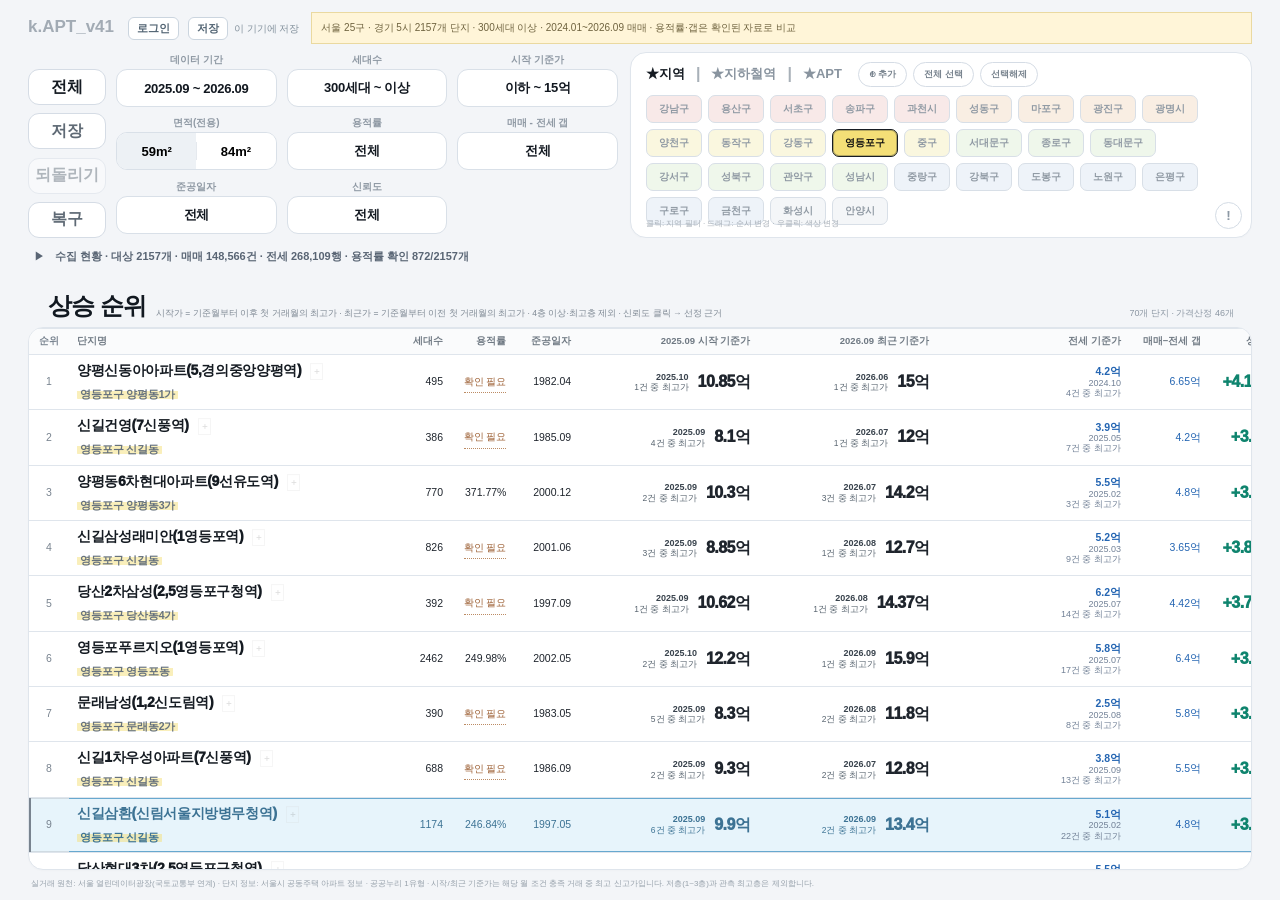
==== index.html @ 53d40d46 "Add files via upload" ====
<!doctype html>
<html lang="ko">
<head>
  <meta charset="utf-8">
  <meta name="viewport" content="width=device-width,initial-scale=1">
  <meta name="color-scheme" content="light">
  <title>k.APT_v41 · 부동산 실거래 상승비교</title>
  <style>
:root{
  --bg:#f3f5f8;--card:#fff;--line:#dfe5ec;--text:#1f252d;--muted:#7f8994;
  --rose:#f8e9e8;--roseOn:#efc8c4;--orange:#f9eee3;--orangeOn:#f2b995;
  --yellow:#faf7df;--yellowOn:#f4df77;--green:#eff7eb;--greenOn:#dceabf;
  --blue:#eef3f9;--blueOn:#dce6f3;--positive:#0f846e;--negative:#b42318;
}
*{box-sizing:border-box}
html{background:var(--bg)}
body{margin:0;background:var(--bg);color:var(--text);font-family:-apple-system,BlinkMacSystemFont,"Segoe UI","Noto Sans KR",Roboto,sans-serif}
button,select{font:inherit}
.wrap{max-width:1540px;margin:0 auto;padding:10px 18px 24px}
.topMetaRow{display:flex;align-items:center;gap:14px;margin:0 0 7px;min-width:0}
.titlebar{font-size:16px;font-weight:900;color:#a2abb4;margin:0;white-space:nowrap;flex:0 0 auto}
.titlebar span{font-size:10px;font-weight:750;margin-left:10px}
.dataNotice{font-size:10px;background:#fff5d8;border:1px solid #ead9a0;border-radius:0;padding:6px 9px;margin:0;color:#6f633f;min-width:0;flex:1;white-space:nowrap;overflow:hidden;text-overflow:ellipsis}
.card{background:#fff;border:1px solid var(--line);border-radius:16px;box-shadow:0 1px 2px rgba(16,24,40,.02)}
.top{display:grid;grid-template-columns:215px 170px 1fr;gap:12px;align-items:start}
.filterCard{padding:6px 4px 4px;background:transparent;border:0;box-shadow:none}
.filterGroup{margin-bottom:7px}.filterGroup:last-child{margin-bottom:0}
.filterLabel{font-size:10px;font-weight:850;color:#8f99a4;text-align:center;margin-bottom:4px}
.summaryBtn{width:100%;height:36px;border:1px solid #d9e0e8;border-radius:11px;background:#fff;color:#121820;font-size:13px;font-weight:900;letter-spacing:-.02em;cursor:pointer}
.summaryBtn:hover{background:#fafbfd}
.dual{display:flex;height:36px;border:1px solid #d9e0e8;border-radius:11px;overflow:hidden;background:#fff}
.dual button{flex:1;border:0;background:#fff;font-size:13px;font-weight:900;cursor:pointer;position:relative}
.dual button.active{background:#edf1f5}
.dual button+button:before{content:"";position:absolute;left:0;top:9px;bottom:9px;width:1px;background:#e5e9ee}
.metaStack{display:grid;gap:5px}.metaItem .filterLabel{margin-bottom:3px}.metaItem .summaryBtn{height:33px;font-size:12px}
.regionCard{padding:8px 10px;position:relative;min-height:164px;border-radius:16px}
.regionToolbar{display:flex;justify-content:flex-end;gap:6px;margin-bottom:4px}
.toolBtn{border:1px solid #d5dce5;background:#fff;border-radius:999px;padding:4px 8px;font-size:9px;font-weight:800;cursor:pointer;color:#6c7782}
.regionWrap{display:grid;grid-template-columns:1.5fr 1fr;gap:26px}
.regionCols{display:grid;gap:4px}.regionRow{display:flex;flex-wrap:nowrap;gap:5px}
.regionBtn{padding:5px 9px;border-radius:7px;border:1px solid #d9e0e8;font-size:10px;font-weight:850;line-height:1;cursor:pointer;color:#8e98a3;transition:.12s ease}
.regionBtn:hover{transform:translateY(-1px)}
.tier1,.tier2{background:var(--rose)}.tier3,.tier4{background:var(--orange)}.tier5,.tier6{background:var(--yellow)}.tier7,.tier8{background:var(--green)}.tier9{background:var(--blue)}
.regionBtn.active{color:#111;border-color:#171d24;box-shadow:inset 0 0 0 1px rgba(17,24,39,.32)}
.tier1.active,.tier2.active{background:var(--roseOn)}.tier3.active,.tier4.active{background:var(--orangeOn)}.tier5.active,.tier6.active{background:var(--yellowOn)}.tier7.active,.tier8.active{background:var(--greenOn)}.tier9.active{background:var(--blueOn)}
.regionBtn.noData{opacity:.55}.regionBtn.noData.active{opacity:.8}
.regionInfo{position:absolute;right:8px;bottom:6px;width:18px;height:18px;border-radius:50%;border:1px solid #d4dce5;background:#fff;color:#8c98a4;font-size:9px;font-weight:900;cursor:pointer}
.rankSection{margin-top:13px}.rankHeading{display:flex;align-items:flex-end;gap:10px;margin:0 0 5px 20px}
.tableTitle{font-size:22px;font-weight:950;letter-spacing:-.04em;margin:0;color:#111820}.tableSub{font-size:8.5px;color:var(--muted);padding-bottom:2px}.rowCount{font-size:9px;color:#8b96a2;margin-left:auto;margin-right:18px;padding-bottom:2px}
.tableCard{overflow:hidden;border-radius:15px}.tableWrap{overflow:auto;max-height:930px}
table{width:100%;border-collapse:collapse;min-width:1120px}thead th{position:sticky;top:0;z-index:2;background:#fafbfc}
th,td{border-top:1px solid var(--line);padding:6px 8px;white-space:nowrap;text-align:right}th{font-size:9.5px;color:#6f7983;font-weight:800}td{font-size:10.5px;line-height:1.12}
th:first-child,td:first-child{text-align:center}th:nth-child(2),td:nth-child(2){text-align:left}th:last-child,td:last-child{text-align:left}.rank{width:40px;color:#78838f}
.name{font-size:14.5px;font-weight:950;color:#151b22;text-decoration:none;letter-spacing:-.025em}.name:hover{text-decoration:underline}.subline{display:none}
.priceCell{display:flex;align-items:center;justify-content:flex-end;gap:9px;min-width:150px}.priceMeta{font-size:8.5px;color:#596570;line-height:1.2;text-align:right;min-width:50px}.priceMeta b{display:block;font-size:9px;color:#39434d;font-weight:800}.priceMain{font-size:16.5px;font-weight:950;letter-spacing:-.035em;line-height:1}.est{font-size:8px;color:#798591;font-weight:900;margin-right:3px}.rangeLine{font-size:8px;color:#85919c;margin-top:1px}.up{color:var(--positive);font-weight:950;font-size:12.5px}.down{color:var(--negative);font-weight:950;font-size:12.5px}.na{color:#9aa5b1}.conf{display:inline-flex;align-items:center;justify-content:flex-start;gap:6px;cursor:pointer;border-bottom:0;padding-bottom:0;width:100%;text-align:left}.confSymbol{font-family:ui-monospace,SFMono-Regular,Menlo,monospace;font-size:16px;font-weight:950;color:#4f5964;line-height:1;min-width:17px;text-align:center}.confReason{font-size:8px;color:#88939e;font-weight:750;letter-spacing:-.02em;max-width:155px;overflow:hidden;text-overflow:ellipsis;white-space:nowrap}.conf.high .confSymbol{color:#25705f}.conf.medium .confSymbol{color:#6c7782}.conf.low .confSymbol{color:#8a6b30}.conf.lowest .confSymbol{color:#9b4d4d}.emptyRow td{color:#98a3af;padding:8px}tbody tr{height:52px}
tbody tr.favoriteRankRow td{position:relative}
tbody tr.favoriteRankRow.rose td{background:#fdebea;box-shadow:inset 0 1px 0 #e98d86,inset 0 -1px 0 #e98d86}
tbody tr.favoriteRankRow.orange td{background:#fff0e3;box-shadow:inset 0 1px 0 #e9a36f,inset 0 -1px 0 #e9a36f}
tbody tr.favoriteRankRow.yellow td{background:#fff8d8;box-shadow:inset 0 1px 0 #d8b848,inset 0 -1px 0 #d8b848}
tbody tr.favoriteRankRow.green td{background:#edf7ea;box-shadow:inset 0 1px 0 #86b978,inset 0 -1px 0 #86b978}
tbody tr.favoriteRankRow.blue td{background:#e7f4fb;box-shadow:inset 0 1px 0 #67a8cf,inset 0 -1px 0 #67a8cf}
tbody tr.favoriteRankRow.neutral td{background:#f3f5f7;box-shadow:inset 0 1px 0 #aeb7c0,inset 0 -1px 0 #aeb7c0}
tbody tr.favoriteRankRow td:first-child{box-shadow:inset 2px 0 0 currentColor,inset 0 1px 0 rgba(0,0,0,.10),inset 0 -1px 0 rgba(0,0,0,.10)}
tbody tr.favoriteRankRow td:last-child{box-shadow:inset -2px 0 0 currentColor,inset 0 1px 0 rgba(0,0,0,.10),inset 0 -1px 0 rgba(0,0,0,.10)}
tbody tr.favoriteRankRow.rose{color:#a84b45}
tbody tr.favoriteRankRow.orange{color:#a76332}
tbody tr.favoriteRankRow.yellow{color:#8a7429}
tbody tr.favoriteRankRow.green{color:#4d7f43}
tbody tr.favoriteRankRow.blue{color:#3d7394}
tbody tr.favoriteRankRow.neutral{color:#68727c}
tbody tr.favoriteRankRow td>*,
tbody tr.favoriteRankRow td a,
tbody tr.favoriteRankRow td .priceMain,
tbody tr.favoriteRankRow td .priceMeta,
tbody tr.favoriteRankRow td .priceMeta b,
tbody tr.favoriteRankRow td .confReason{color:inherit}
tbody tr.favoriteRankRow td .up{color:var(--positive)}
tbody tr.favoriteRankRow td .down{color:var(--negative)}
tbody tr.favoriteRankRow td .conf.high .confSymbol{color:#25705f}
tbody tr.favoriteRankRow td .conf.medium .confSymbol{color:#6c7782}
tbody tr.favoriteRankRow td .conf.low .confSymbol{color:#8a6b30}
tbody tr.favoriteRankRow td .conf.lowest .confSymbol{color:#9b4d4d}

footer{font-size:8px;color:#96a0aa;margin:8px 3px 0;line-height:1.5}
.popover{display:none;position:fixed;z-index:100;background:#fff;border:1px solid #d9e1e9;border-radius:18px;box-shadow:0 18px 48px rgba(16,24,40,.20);padding:16px 18px 14px;min-width:360px}.popover.show{display:block}.popTitle{font-size:15px;font-weight:900;color:#65717d;margin:0 0 12px}.popRange{display:grid;grid-template-columns:minmax(135px,1fr) 24px minmax(135px,1fr);gap:8px;align-items:center}.popRange select{width:100%;height:48px;border:1.5px solid #d6dee7;border-radius:13px;background:#fff;font-size:16px;font-weight:850;text-align:center;padding:0 12px;color:#18202a;outline:none}.popRange select:focus{border-color:#1468dc;box-shadow:0 0 0 2px rgba(20,104,220,.10)}.popSep{font-size:18px;font-weight:900;color:#8b96a1;text-align:center}.popActions{display:flex;justify-content:space-between;align-items:center;gap:12px;margin-top:13px}.popActionsLeft,.popActionsRight{display:flex;gap:8px}.popActions button{min-width:58px;height:40px;border:1px solid #d6dde5;background:#fff;border-radius:11px;padding:0 13px;font-size:13px;font-weight:850;cursor:pointer}.popActionsLeft button{color:#64707c;background:#f8fafc}.popActions .apply{background:#202832;color:#fff;border-color:#202832}
.modalWrap{display:none;position:fixed;inset:0;background:rgba(8,12,18,.44);z-index:60;align-items:center;justify-content:center;padding:16px}.modalWrap.show{display:flex}.modal{width:min(1490px,calc(100vw - 24px));max-height:94vh;overflow:auto;background:#fff;border-radius:20px;border:1px solid var(--line);box-shadow:0 30px 90px rgba(0,0,0,.24);padding:20px}.modalSm{width:min(850px,calc(100vw - 24px))}.modalHead{display:flex;justify-content:space-between;gap:12px;align-items:flex-start}.modalTitle{font-size:27px;font-weight:950;letter-spacing:-.04em;margin:0}.modalClose{border:0;background:transparent;font-size:34px;line-height:1;cursor:pointer;color:#86919c}.detailSub{font-size:11px;margin-top:3px}.detailCards{display:grid;grid-template-columns:1fr 1fr;gap:12px;margin-top:14px}.detailCard{padding:12px}.detailLabel{font-size:10px;color:#7f8994}.detailPrice{font-size:20px;font-weight:900;margin-top:5px}.detailPanel{padding:12px;margin-top:12px}.detailPanelTitle{font-size:12px;font-weight:900;margin-bottom:6px}.reasonList{font-size:13px;line-height:1.8;color:#5e6873;padding-left:18px}.reasonList li.reasonImportant{color:#d64242;font-weight:400}.reasonList li.reasonExclude{color:#222;font-weight:400}.reasonList li.reasonMuted{color:#98a1aa;font-weight:400}.detailTableWrap{overflow:auto}.sampleTable{width:100%;min-width:0;border-collapse:collapse}.sampleTable th,.sampleTable td{font-size:11px;padding:7px 9px}.sampleTable th:first-child,.sampleTable td:first-child{text-align:left}.sampleTable tr.excludedTrade td{color:#444;background:#fff8f8;font-weight:400}.sampleTable tr.excludedTrade td:last-child{color:#c14949;font-weight:400}.sampleTable tr.selectedTrade td{font-weight:850}
.gradeModal{padding:20px}.helpGrid{display:grid;grid-template-columns:.68fr 1.32fr;gap:18px;align-items:start;margin-top:8px}.helpText{white-space:pre-line;font-size:15px;line-height:1.9;color:#495562}.helpMapWrap{background:#e8eef6;border:1px solid var(--line);border-radius:20px;padding:8px;overflow:hidden;display:flex;align-items:center;justify-content:center}.helpMap{display:block;width:100%;height:min(820px,82vh);object-fit:contain}.helpCaption{font-size:11px;color:#7e8995;margin-top:8px}
@media(max-width:1260px){.top{grid-template-columns:1fr}.regionWrap{grid-template-columns:1fr}.regionRow{flex-wrap:wrap}.filterCard{max-width:420px}.regionCard{min-height:0}}
@media(max-width:760px){.topMetaRow{align-items:flex-start;gap:6px;flex-direction:column}.dataNotice{width:100%;white-space:normal}.wrap{padding:10px}.regionBtn{font-size:10px;padding:5px 8px}.helpGrid{grid-template-columns:1fr}.helpMap{height:auto}.popover{left:10px!important;right:10px!important;min-width:0;width:auto}.rankHeading{margin-left:10px;flex-wrap:wrap}.detailCards{grid-template-columns:1fr}.rowCount{margin-left:0}.tableTitle{font-size:20px}}


/* ===== v6 favorites / reference UI ===== */
.wrap{max-width:1760px;padding:12px 28px 26px}
.topMetaRow{gap:12px;margin-bottom:8px}.titlebar{font-size:17px}.dataNotice{height:32px;display:flex;align-items:center}
.dashboardTop{display:grid;grid-template-columns:590px 1fr;gap:12px;align-items:stretch}
.filterBoard{display:grid;grid-template-columns:78px 1fr;gap:10px;align-items:start;padding-top:2px}
.filterResetRow{display:flex;flex-direction:column;gap:7px;align-items:stretch;padding-top:25px}
.filterAllBtn,.filterSaveBtn,.filterLoadBtn{height:38px;border:1px solid #d5dce5;border-radius:11px;background:#fff;font-weight:900;cursor:pointer;color:#151b22}.filterSaveBtn,.filterLoadBtn{color:#5f6a75}.filterAllBtn:hover,.filterSaveBtn:hover,.filterLoadBtn:hover{background:#f9fafb}
.filterGridNew{display:grid;grid-template-columns:repeat(3,minmax(145px,1fr));gap:6px 10px}.filterGridNew .filterGroup{margin:0}.filterGridNew .summaryBtn,.filterGridNew .dual{height:38px}.filterGridNew .filterLabel{font-size:10px;margin-bottom:3px}
.favoritesCard{min-height:164px;padding:8px 12px 12px;position:relative;border-radius:16px}.favHeader{display:flex;align-items:center;justify-content:space-between;gap:12px;margin-bottom:7px}.favTabs{display:flex;align-items:center;gap:11px;padding-left:3px}.favTab{border:0;background:transparent;font-size:13px;font-weight:850;color:#89949f;cursor:pointer;padding:4px 0}.favTab.active{color:#151b22;font-weight:950}.favDivider{color:#a8b0b8;font-weight:700}.favTools{display:flex;gap:6px}.favTool{border:1px solid #d5dce5;background:#fff;border-radius:999px;padding:5px 10px;font-size:9px;font-weight:800;color:#77828d;cursor:pointer}.favTool:hover{background:#f8fafc}.favoriteHost{display:flex;flex-wrap:wrap;align-content:flex-start;gap:6px;min-height:106px;padding:1px 30px 0 3px}.favChip{height:28px;border:1px solid #d8dfe7;border-radius:7px;padding:0 12px;font-size:10px;font-weight:850;color:#909aa4;cursor:pointer;user-select:none;display:inline-flex;align-items:center;justify-content:center;transition:.1s;white-space:nowrap}.favChip:hover{transform:translateY(-1px)}.favChip.selected{color:#111;border-color:#171d24;box-shadow:inset 0 0 0 1px rgba(17,24,39,.28)}.favChip.dragging{opacity:.35}.favChip.dropTarget{outline:2px dashed #7d8792;outline-offset:2px}
.favChip.rose{background:var(--rose)}.favChip.orange{background:var(--orange)}.favChip.yellow{background:var(--yellow)}.favChip.green{background:var(--green)}.favChip.blue{background:var(--blue)}.favChip.neutral{background:#f4f6f8}.favChip.selected.rose{background:var(--roseOn)}.favChip.selected.orange{background:var(--orangeOn)}.favChip.selected.yellow{background:var(--yellowOn)}.favChip.selected.green{background:var(--greenOn)}.favChip.selected.blue{background:var(--blueOn)}
.favHint{position:absolute;left:15px;bottom:8px;font-size:8px;color:#a4acb5}.favoritesCard .regionInfo{right:9px;bottom:8px}.colorMenu{display:none;position:fixed;z-index:120;background:#fff;border:1px solid #d9e0e8;border-radius:12px;padding:7px;box-shadow:0 10px 35px rgba(0,0,0,.16);gap:6px;align-items:center}.colorMenu.show{display:flex}.colorSwatch{width:25px;height:25px;border-radius:7px;border:1px solid #ccd4dc;cursor:pointer}.colorSwatch.rose{background:var(--roseOn)}.colorSwatch.orange{background:var(--orangeOn)}.colorSwatch.yellow{background:var(--yellowOn)}.colorSwatch.green{background:var(--greenOn)}.colorSwatch.blue{background:var(--blueOn)}.colorSwatch.neutral{background:#eef1f4}.colorRemove{border:0;background:#fff;color:#b42318;font-weight:900;cursor:pointer;padding:3px 6px}
.referenceModal{width:min(1530px,calc(100vw - 20px));padding:18px;max-height:95vh}.referenceHead{display:flex;align-items:center;justify-content:space-between;margin-bottom:12px}.referenceTabs{display:flex;align-items:center;gap:26px}.referenceTab{border:0;background:transparent;padding:0;font-size:23px;font-weight:800;color:#89939d;cursor:pointer}.referenceTab.active{color:#111;font-weight:950}.referenceTabs span{color:#9aa3ac;font-size:19px}.referencePane{display:none}.referencePane.active{display:block}.referenceCaption{font-size:11px;color:#7c8792;margin-bottom:10px}.regionReferenceGrid{display:grid;grid-template-columns:.72fr 1.28fr;gap:24px;align-items:start}.gradeList{font-size:15px;line-height:2.05;color:#46525e}.gradeList b{color:#1a2128}.gradeList span{color:#52616e}.referenceNote{font-size:10px;color:#7e8995;margin-top:8px}.referenceMapWrap{background:#e8eef6;border-radius:20px;min-height:650px;display:flex;align-items:center;justify-content:center;overflow:hidden;padding:0}.referenceMap{display:block;width:100%;height:650px;object-fit:contain;image-rendering:auto}
.stationReferenceGrid{display:grid;grid-template-columns:.9fr 1.1fr;gap:20px}.stationRankList{display:grid;grid-template-columns:1fr 1fr;gap:0 22px;border-top:1px solid #e4e9ef}.stationRankRow{display:flex;gap:8px;align-items:baseline;padding:6px 2px;border-bottom:1px solid #edf0f4;font-size:12px}.stationRankNo{width:34px;color:#86919c;font-weight:900;text-align:right}.stationRankName{font-weight:800;color:#26313b}.subwayMapCard{width:100%;height:650px;border:1px solid #dde4eb;border-radius:18px;background:#f7f9fb;padding:10px;cursor:zoom-in;text-align:left;overflow:hidden}.subwayMapTitle{font-size:13px;font-weight:900;color:#33404c;margin:2px 6px 8px}.subwayMapTitle span{float:right;font-size:10px;color:#8b96a1;font-weight:700}.subwayMapPreview{height:596px;overflow:hidden;background:#fff;border-radius:12px;display:flex;align-items:center;justify-content:center}.subwayMapPreview img{width:100%;height:100%;object-fit:contain;display:block}.aptReferenceList{display:grid;grid-template-columns:repeat(3,1fr);gap:8px}.aptRefItem{border:1px solid #e0e6ed;border-radius:12px;padding:10px 12px;cursor:pointer}.aptRefItem:hover{background:#f8fafc}.aptRefName{font-weight:900;font-size:13px}.aptRefMeta{font-size:10px;color:#8a949e;margin-top:3px}
.favoriteAddModal{padding:18px}.favoriteSearch{width:100%;height:42px;border:1px solid #d6dde5;border-radius:10px;padding:0 12px;font-size:14px;outline:none;margin:14px 0 10px}.favoriteSearch:focus{border-color:#788693}.favoriteSearchResults{max-height:55vh;overflow:auto;border-top:1px solid #e5e9ee}.favoriteSearchItem{display:flex;justify-content:space-between;gap:12px;padding:10px 7px;border-bottom:1px solid #edf0f3;cursor:pointer}.favoriteSearchItem:hover{background:#f7f9fb}.favoriteSearchItem b{font-size:13px}.favoriteSearchItem span{font-size:10px;color:#9099a3}.favoriteEmpty{padding:26px;text-align:center;color:#929ba5}
.subwayZoomModal{width:min(1600px,calc(100vw - 24px));height:94vh;overflow:hidden;display:flex;flex-direction:column}.subwayZoomViewport{flex:1;overflow:hidden;background:#f5f7fa;border:1px solid #dce3ea;border-radius:14px;cursor:grab;position:relative}.subwayZoomViewport.dragging{cursor:grabbing}.subwayZoomInner{position:absolute;left:0;top:0;width:2048px;height:2048px;transform-origin:0 0;will-change:transform}.subwayZoomInner img{width:100%;height:100%;display:block;object-fit:contain;background:white;border-radius:18px;user-select:none;-webkit-user-drag:none}
.rankSection{margin-top:10px}.tableTitle{font-size:24px}.name{font-size:14px}.priceMain{font-size:16px}
@media(max-width:1180px){.dashboardTop{grid-template-columns:1fr}.filterBoard{grid-template-columns:68px 1fr}.favoritesCard{min-height:140px}.regionReferenceGrid,.stationReferenceGrid{grid-template-columns:1fr}.referenceMap,.subwayMapCard{height:540px}.subwayMapPreview{height:485px}}
@media(max-width:760px){.filterBoard{grid-template-columns:1fr}.filterResetRow{display:flex;flex-direction:column;padding-top:0}.filterGridNew{grid-template-columns:repeat(2,1fr)}.favHeader{align-items:flex-start;flex-direction:column}.favoriteHost{padding-right:4px}.favHint{display:none}.referenceTabs{gap:12px}.referenceTab{font-size:19px}.stationRankList{grid-template-columns:1fr}.aptReferenceList{grid-template-columns:1fr}.referenceMap{height:auto}.subwayMapCard{height:430px}.subwayMapPreview{height:375px}}


/* v19 미지원 표시: 숫자/버튼/팝업 DOM을 유지. FEATURES 플래그로 복원 가능. */
.featureUnavailable{background:#ffd7d7!important;color:#654343!important}
#filterPopover.featureUnavailable{background:#ffd7d7!important;border-color:#eeb9b9}
#filterPopover.featureUnavailable select,#filterPopover.featureUnavailable button{background:#f4bcbc!important;color:#654343!important;border-color:#dbaaaa}
#filterPopover.featureUnavailable .apply{background:#e5a1a1!important}
#filterPopover.featureUnavailable .popTitle::after{content:' · 준비 중';font-size:11px;font-weight:600}

.dataAudit{margin:8px 0 12px;color:#596574;font-size:11px;line-height:1.6}
.auditHeader{display:flex;align-items:center;gap:5px}.auditHeader>span{font-weight:700}.auditToggle{flex:none;width:22px;height:22px;padding:0;border:0;border-radius:4px;background:transparent;color:inherit;font-size:11px;cursor:pointer}.auditToggle:hover{background:#e5eaf0}#auditPanel[hidden]{display:none}
.auditPanel{padding:12px 14px;background:#fff;border:1px solid #dce3ec;border-radius:12px;margin-top:8px;max-height:320px;overflow:auto}
.auditList{display:grid;grid-template-columns:repeat(auto-fit,minmax(280px,1fr));gap:5px 18px;margin-top:10px}
.auditList a{color:inherit;text-decoration:underline}
.dataNotice{white-space:normal!important}
@media(max-width:760px){.filterResetRow{flex-direction:row!important;padding-top:0}.filterResetRow>button{flex:1}}

.dataValue{font:inherit;color:inherit;background:none;border:0;padding:5px 0;cursor:pointer;text-align:right}.dataValue small{display:block;font-size:9px;color:#718096;white-space:nowrap}.dataMissing{font-size:10px;color:#9b5d31;border-bottom:1px dotted #bc8b63}.popover{max-height:calc(100vh - 24px);overflow:auto;max-width:calc(100vw - 24px);box-sizing:border-box}.featureNote{max-width:350px;font-size:11px;line-height:1.6;margin-top:10px;color:#667480}.leaseOptions{margin-top:12px;font-size:12px}.leaseOptions select{margin-left:8px;border:1px solid #d6dee7;padding:6px;border-radius:8px}.featureEvidence{font-size:12px;line-height:1.7;color:#526173}.featureEvidence b{color:#1e293b}.tableWrap>table{min-width:1480px}.updateIssue{background:#fff1d6;color:#8a5a13;padding:7px;border-radius:6px}

/* Saved filter chooser, matching the supplied reference. */
.restoreModal{width:min(1080px,calc(100vw - 24px));padding:28px;border-radius:28px}
.restoreHeading{display:flex;align-items:baseline;gap:24px;flex-wrap:wrap;margin-bottom:22px}
.restoreHeading .modalTitle{color:#111;font-size:32px}.restoreHint{color:#a5a5a5;font-size:15px}
.restoreList{border:2px solid #b9b9b9;border-radius:25px;overflow:auto;max-height:65vh;min-height:220px}
.restoreRow{display:grid;grid-template-columns:48px 1fr 48px;gap:20px;align-items:center;padding:14px 22px;border-bottom:2px solid #b9b9b9;background:#fff}.restoreRow:last-child{border-bottom:0}
.restoreRow.pinned{background:#faf8e4}.restoreControl{width:44px;height:44px;background:transparent;border:2px solid #b9b9b9;color:#aaa;font-size:28px;cursor:pointer;display:flex;align-items:center;justify-content:center;padding:0}
.restorePin span{opacity:.2;font-size:26px;display:flex}.restorePin svg{width:29px;height:29px}.restoreRow.pinned .restorePin span{opacity:1}
.restoreChoice{border:0;background:none;text-align:left;padding:0;cursor:pointer;display:flex;gap:7px 9px;flex-wrap:wrap;align-content:center;color:#111}
.restoreChip{border:2px solid #e5e5e0;border-radius:999px;padding:3px 12px;font-size:17px;font-weight:800;white-space:nowrap}.restoreChoice:hover .restoreChip{border-color:#aaa}
.restoreEmpty{color:#8f99a4;padding:35px;text-align:center;font-size:14px}.restoreStatus{color:#7f8994;font-size:11px;margin-top:12px}
#undoFilterBtn:disabled{opacity:.45;cursor:default}
#tbody .leaseValue,#tbody .gapValue{color:#2465b2}
#tbody .changeAmount{font-size:16px;font-weight:950;letter-spacing:-.035em;line-height:1}
@media(max-width:760px){.restoreModal{padding:18px}.restoreHeading{gap:8px;margin-bottom:14px}.restoreHeading .modalTitle{font-size:26px}.restoreHint{font-size:12px}.restoreRow{grid-template-columns:32px 1fr 32px;gap:9px;padding:12px 9px}.restoreControl{width:32px;height:32px;font-size:22px}.restorePin span{font-size:22px}.restoreChip{font-size:12px;padding:3px 7px}.restoreList{border-radius:16px}}

@media(min-width:761px){.filterBoard{align-items:stretch}.filterGridNew .filterLabel{line-height:12px}.filterResetRow{padding-top:0;margin-top:15px;justify-content:space-between;gap:4px}.filterResetRow>button{height:36px;flex:0 0 36px}}
.sampleTable tr.priorEvidence td{background:#fff6e7;color:#9b6423;font-weight:700}
/* Restore chooser and dashboard viewport. */
/* v24: fixed dashboard viewport, anchored restore chooser. */
html,body{height:100%;overflow:hidden}
.wrap{height:100vh;height:100dvh;display:flex;flex-direction:column;min-height:0;padding-bottom:10px}
.topMetaRow,.dataAudit,footer{flex-shrink:0}
.dashboardTop{flex:0 1 auto;min-height:0;max-height:calc(100dvh - 210px);overflow:auto}
.rankSection{display:flex;flex-direction:column;flex:1;min-height:100px}
.rankHeading{flex-shrink:0}
.tableCard{display:flex;flex:1;min-height:0}
.tableWrap{flex:1;min-height:0;max-height:none;overscroll-behavior:contain}
.auditPanel{max-height:min(320px,25vh)}
.favHeader{justify-content:flex-start;gap:16px;flex-wrap:wrap}
.favTools{justify-content:flex-start}
.restoreModal{zoom:.62;position:fixed;width:1080px;max-width:calc((100vw - 16px)/.62);display:flex;flex-direction:column;overflow:hidden}
.restoreModal .modalHead,.restoreStatus{flex-shrink:0}
.restoreList{min-height:0;max-height:none;flex-shrink:1}
@media(max-width:760px){.wrap{padding:10px 12px}.favHeader{flex-direction:row;gap:10px}.dashboardTop{max-height:55dvh}.favoritesCard{min-height:104px}.favoriteHost{min-height:40px;max-height:90px;overflow:auto}.rankSection{min-height:260px}.rankHeading .tableSub{max-width:100%}}
.referenceMapWrap{border:0;width:100%;cursor:zoom-in}
.gradeGroup{display:grid;grid-template-columns:58px minmax(0,1fr);gap:5px;margin-bottom:6px;line-height:1.65}
.regionMapGallery{display:grid;grid-template-columns:88px minmax(0,1fr);gap:8px;background:#e8eef6;border-radius:20px;padding:8px;overflow:hidden}
.regionMapRail{display:flex;flex-direction:column;gap:9px;max-height:650px;overflow:auto;overscroll-behavior:contain}
.regionMapThumbWrap{position:relative;flex:none}
.regionMapThumb{width:100%;height:80px;border:2px solid transparent;border-radius:13px;background:#f8fafc;padding:3px;cursor:pointer;overflow:hidden}
.regionMapThumb img{width:100%;height:100%;object-fit:contain;display:block}
.regionMapThumb.selected{border-color:#6b879f;background:#fff}
.regionMapThumbTools{display:flex;justify-content:center;gap:5px;margin-top:2px}
.regionMapThumbTools button{border:0;background:transparent;color:#7d8995;font-size:9px;cursor:pointer;padding:1px 3px}.regionMapThumbTools button:hover{color:#182432}
.regionMapAdd{height:80px;flex:none;border:0;border-radius:13px;background:#f8fafc;color:#a2aab3;font-size:36px;cursor:pointer}.regionMapAdd:hover{background:#fff;color:#536579}
.regionMapStage{min-width:0;position:relative}.regionMapStage .referenceMapWrap{border-radius:12px;min-height:650px}
.regionMapStatus{grid-column:2;font-size:10px;color:#7e8995;min-height:15px;margin-top:-16px}
.regionMapEmpty{height:650px;display:flex;justify-content:center;align-items:center;color:#7b8b9b;font-size:13px}.regionMapEmpty[hidden],#openRegionZoom[hidden]{display:none}
@media(max-width:1180px){.regionMapStage .referenceMapWrap{min-height:540px}.regionMapRail{max-height:540px}}
@media(max-width:760px){.regionMapGallery{grid-template-columns:62px minmax(0,1fr)}.regionMapThumb,.regionMapAdd{height:60px}.regionMapStage .referenceMapWrap{min-height:280px}.regionMapStage .referenceMap{height:280px}.regionMapRail{max-height:320px}.regionMapEmpty{height:280px}.regionMapStatus{grid-column:1;margin-top:0}.gradeGroup{grid-template-columns:55px minmax(0,1fr)}}

.aptLocality{margin-top:3px;font-size:10.5px;font-weight:650;line-height:1.65;color:#65717d;letter-spacing:-.015em}
.aptLocationMark{padding:0 3px;border-radius:2px;box-decoration-break:clone;-webkit-box-decoration-break:clone;background:linear-gradient(transparent 22%,var(--location-mark) 22%,var(--location-mark) 88%,transparent 88%)}
.aptLocationMark[data-grade="1"]{--location-mark:rgba(239,200,196,.5)}
.aptLocationMark[data-grade="2"]{--location-mark:rgba(242,185,149,.5)}
.aptLocationMark[data-grade="3"]{--location-mark:rgba(244,223,119,.5)}
.aptLocationMark[data-grade="4"]{--location-mark:rgba(220,234,191,.5)}
.aptLocationMark[data-grade="5"]{--location-mark:rgba(220,230,243,.5)}
.aptLocationMark[data-grade="6"],.aptLocationMark[data-grade=""]{--location-mark:rgba(218,223,230,.5)}

/* v29: supplied memo art, completion highlights and hover chooser. */
.aptMemoBtn{display:inline-flex;vertical-align:middle;margin-left:7px;padding:2px;border:0;background:none;cursor:pointer;line-height:1;width:17px;height:22px}.aptMemoBtn img{width:13px;height:17px;display:block}.aptMemoBtn:focus-visible{outline:2px solid #8ba5cc;border-radius:2px}
.completionMark{padding:0 3px;border-radius:2px;background:linear-gradient(transparent 22%,var(--completion-color) 22%,var(--completion-color) 88%,transparent 88%)}.completionMark.semiNew{--completion-color:rgba(220,230,243,.5)}.completionMark.new{--completion-color:rgba(239,200,196,.5)}
.aptMemoPanel{position:fixed;z-index:160;display:none;width:310px;height:405px;max-width:calc(100vw - 16px);max-height:calc(100dvh - 16px);filter:drop-shadow(0 3px 9px rgba(0,0,0,.12))}.aptMemoPanel.show{display:block}.aptMemoPaper{position:absolute;inset:0;width:100%;height:100%;pointer-events:none}.aptMemoText{position:absolute;inset:7% 8% 8%;width:84%;height:85%;resize:none;border:0;outline:0;background:transparent;color:#171717;font-family:inherit;font-size:17px;font-weight:500;line-height:1.5;padding:0;overflow:auto}.aptMemoPanel.isEditing .aptMemoText{cursor:text}
#restoreFilterWrap{pointer-events:none;background:transparent}#restoreFilterWrap .restoreModal{pointer-events:auto;box-shadow:0 7px 30px rgba(25,40,60,.18)}
#subwayZoomWrap .modalHead{cursor:pointer;min-height:52px}


/* Stable reference image galleries: thumbnail tools overlay the image. */
.regionMapThumbWrap{width:88px;min-width:0}.regionMapThumbTools{position:absolute;left:5px;right:5px;top:59px;display:flex;justify-content:space-between;margin:0;gap:3px;pointer-events:none}
.regionMapThumbTools button{pointer-events:auto;background:rgba(255,255,255,.9);border-radius:3px;color:#667482;font-size:10px;padding:1px 3px}
.regionMapThumbTitle{font-size:10px;line-height:1.35;color:#7d8995;padding:3px 5px 0;overflow-wrap:anywhere;display:-webkit-box;-webkit-line-clamp:2;-webkit-box-orient:vertical;overflow:hidden;min-height:30px}
.regionMapRail{gap:9px}.regionMapAdd{width:88px;min-width:0;align-self:start}
.miscImageGallery{grid-template-columns:minmax(0,1.65fr) minmax(100px,1fr);gap:30px;padding:30px 20px 8px;border-radius:12px}
.miscImageGallery .regionMapStage{display:flex;align-items:center;justify-content:center}.miscImageGallery .referenceMapWrap{width:100%;min-height:650px;background:transparent;border:0;cursor:zoom-in}
.galleryPreview{display:block;width:100%;height:650px;object-fit:contain}
.miscImageGallery .regionMapRail{display:grid;grid-auto-flow:column;grid-template-rows:repeat(6,110px);grid-auto-columns:88px;align-content:start;justify-content:start;column-gap:14px;row-gap:0;max-height:680px;overflow:auto;padding:0 0 8px}
.miscImageGallery .regionMapStatus{grid-column:1/-1;margin:0;text-align:center}.miscImageGallery .regionMapEmpty{width:100%}
#openMiscZoom[hidden],#miscImageEmpty[hidden]{display:none}
.imageEditModal{width:min(430px,calc(100vw - 32px))}.imageEditModal label{display:block;margin:14px 0;font-size:13px;font-weight:700}.imageEditModal label span{color:#8b95a0;font-weight:400}.imageEditModal input{display:block;width:100%;margin-top:8px;padding:9px;border:1px solid #d8e0e8;border-radius:8px;font:inherit;box-sizing:border-box}.imageEditActions{display:flex;justify-content:flex-end;gap:8px;margin-top:16px}.imageEditActions button{padding:8px 18px;border:1px solid #d8e0e8;border-radius:8px;cursor:pointer;background:#f5f8fb}.imageEditActions button[type=submit]{background:#536e87;color:white}#imageEditStatus{font-size:12px;color:#a04444}
@media(max-width:1180px){.miscImageGallery .referenceMapWrap{min-height:540px}.galleryPreview{height:540px}.miscImageGallery .regionMapRail{grid-template-rows:repeat(5,105px);max-height:550px}}
@media(max-width:760px){.regionMapThumbWrap,.regionMapAdd{width:62px}.regionMapThumbTools{top:41px;left:2px;right:2px}.regionMapThumbTools button{font-size:9px;padding:1px 2px}.regionMapThumbTitle{font-size:9px;min-height:27px;padding:3px 2px}.miscImageGallery{grid-template-columns:minmax(0,1fr);gap:12px;padding:12px}.miscImageGallery .referenceMapWrap{min-height:250px}.galleryPreview{height:250px}.miscImageGallery .regionMapEmpty{height:250px}.miscImageGallery .regionMapRail{grid-auto-flow:row;grid-template-rows:none;grid-template-columns:repeat(auto-fill,minmax(62px,1fr));grid-auto-columns:auto;max-height:260px;gap:8px}.miscImageGallery .regionMapThumbWrap,.miscImageGallery .regionMapAdd{width:100%}}

.titlebar #cloudAccountBtn,.titlebar #cloudSaveBtn{font:inherit;font-size:11px;padding:3px 8px;margin-left:9px;border:1px solid #cbd5df;border-radius:6px;background:#fff;color:#536574;cursor:pointer}.titlebar #cloudBadge{font-size:10px;font-weight:400;margin-left:6px;color:#82909c}.cloudSwitching .dashboardTop,.cloudSwitching .tableWrap,.cloudSwitching #gradeHelpWrap{pointer-events:none;opacity:.65}
#cloudAccountWrap{z-index:100}.cloudModal{width:min(480px,calc(100vw - 32px))}.cloudModal h3{font-size:18px}.cloudModal p{font-size:12px;line-height:1.6;color:#637280}.cloudModal label{display:block;margin:12px 0;font-size:12px;font-weight:700}.cloudModal input{display:block;width:100%;margin-top:6px;padding:10px;border:1px solid #d1dbe4;border-radius:7px;box-sizing:border-box;font:inherit}.cloudActions{display:flex;flex-wrap:wrap;gap:8px;margin:15px 0}.cloudActions button{background:#f3f6fa;border:1px solid #cfdae4;border-radius:7px;padding:8px 12px;color:#435665;cursor:pointer}.cloudActions button.primary{background:#536e87;color:#fff}.cloudActions button:disabled{opacity:.5;cursor:wait}#cloudMessage{font-size:12px;color:#536d83;line-height:1.6;white-space:pre-line}.cloudModal details{border-top:1px solid #e0e6ec;padding-top:10px;margin-top:16px}.cloudModal summary{font-size:12px;cursor:pointer}.cloudModal [hidden]{display:none!important}#cloudEmailLabel{overflow-wrap:anywhere}.cloudModal a{color:#436e9e}


#openGradeHelp{width:27px;height:27px;font-size:13.5px;flex-shrink:0}.titlebar #cloudSaveBtn:disabled{opacity:.5;cursor:wait}

.restoreChip.isFiltered{border-color:#ff9c2c;background:#fff0d6;color:#111;cursor:pointer;font-family:inherit;text-align:left}.restoreRow:not(.pinned) .restoreChip.isFiltered{border-color:rgba(255,156,44,.5);background:#fff9f0}.restoreChip.isImportant,.restoreRow:not(.pinned) .restoreChip.isImportant{border-color:#d92231;background:#fce2df}.restoreChoice:hover .restoreChip.isFiltered{border-color:#ff9c2c}.restoreChoice:hover .restoreChip.isImportant{border-color:#d92231}
.restoreRow:not(.pinned) .restoreChoice:hover .restoreChip.isFiltered:not(.isImportant){border-color:rgba(255,156,44,.5)}.restoreChip.isFiltered:hover{box-shadow:0 0 0 1px currentColor}.restoreChip:focus-visible,.restoreChoice:focus-visible{outline:2px solid #4678b1;outline-offset:2px}
.manualPricePanel{background:#f7faff}.manualPriceGrid{display:grid;grid-template-columns:1fr 1fr;gap:12px;margin:10px 0}.manualPricePanel label{font-size:12px;font-weight:700}.manualPricePanel input{width:100%;box-sizing:border-box;margin-top:5px;border:1px solid #cbd7e6;border-radius:8px;padding:10px;font:inherit}.manualPriceActions{display:flex;gap:8px;margin-top:10px}.manualPriceActions button{border:1px solid #cbd7e6;background:white;border-radius:8px;padding:8px 12px;font:inherit;cursor:pointer}.manualPriceActions .primary{background:#2465b2;color:white}.manualPriceHint{font-size:11px;line-height:1.6;color:#65758b;margin-top:7px}.manualPriceError{font-size:12px;color:#b42318;margin-top:8px;min-height:16px}.manualTag{display:inline-block;font-size:9px;color:#2465b2;background:#edf5ff;border-radius:4px;padding:2px 4px}.priceEditLink{font-size:9px;color:#2465b2;background:transparent;border:0;padding:3px 5px;cursor:pointer;text-decoration:underline}.manualPricePanel[hidden]{display:none}@media(max-width:520px){.manualPriceGrid{grid-template-columns:1fr}.manualPriceActions{flex-wrap:wrap}}.detailTitleRow{display:flex;align-items:center;gap:10px;min-width:0}.detailTitleRow .modalTitle{min-width:0;overflow-wrap:anywhere}.detailFavoriteBtn{flex:none;display:inline-flex;align-items:center;justify-content:center;width:34px;height:34px;position:relative;top:3px;border:0;background:transparent;color:#2eae43;border-radius:7px;padding:3px;cursor:pointer}.detailFavoriteBtn svg{width:100%;height:100%;fill:none;stroke:currentColor;stroke-width:1.8;stroke-linejoin:round}.detailFavoriteBtn.isFavorite svg{fill:currentColor}.detailFavoriteBtn:hover{background:#e2f4e6}.detailFavoriteBtn:focus-visible{outline:2px solid #2465b2;outline-offset:2px}@media(max-width:520px){.detailTitleRow{gap:5px}.detailFavoriteBtn{width:29px;height:29px}}#tbody .dataValue small.manualPriceApplied{color:#d92231;font-weight:800}.clipboardImageZone{display:block;width:100%;box-sizing:border-box;text-align:left;padding:8px 10px;margin:0 0 10px;background:#f5f8fc;border:1px dashed #b8c9dc;border-radius:8px;color:#526d8b;font:inherit;font-size:11px;cursor:pointer}.clipboardImageZone:focus-visible{outline:2px solid #2465b2;outline-offset:2px}.imageEditPastePreview{display:block;max-width:100%;max-height:180px;object-fit:contain;margin:7px auto}.imageEditPastePreview[hidden]{display:none}.imageEditModal textarea{display:block;width:100%;box-sizing:border-box;min-height:78px;resize:vertical;margin-top:8px;padding:9px;border:1px solid #d8e0e8;border-radius:8px;font:inherit;line-height:1.5}
.regionMapThumbTitle{display:block;-webkit-line-clamp:unset;white-space:pre-wrap;overflow:visible;min-height:0;padding-bottom:3px;overflow-wrap:anywhere}
.miscImageGallery .regionMapRail{grid-template-rows:repeat(6,minmax(110px,max-content));row-gap:6px;align-items:start}
.regionMapThumb{cursor:grab}.regionMapThumb:active{cursor:grabbing}.regionMapThumbWrap.galleryDragging{opacity:.35}
.regionMapThumbWrap.galleryDropBefore{box-shadow:0 -3px #6086b2}.regionMapThumbWrap.galleryDropAfter{box-shadow:0 3px #6086b2}
.imageMemoBtn{position:absolute;right:4px;top:4px;z-index:2;display:flex;align-items:center;justify-content:center;width:22px;height:24px;border:0;border-radius:4px;background:rgba(255,255,255,.9);padding:3px;cursor:pointer}
.imageMemoBtn img{display:block;width:13px;height:17px}.imageMemoBtn:hover,.imageMemoBtn:focus-visible{background:#fff;outline:1px solid #8aa4c4}
#imageMemoPanel .aptMemoText{height:77%;font-size:15px}#imageMemoStatus{position:absolute;left:8%;right:8%;bottom:5%;font-size:10px;line-height:1.4;color:#b42318}
#favoriteHost.aptFavorites{height:106px;min-height:0;max-height:106px;overflow-y:auto;overflow-x:hidden;overscroll-behavior:contain;scrollbar-gutter:stable;gap:2px 10px;padding-right:12px}
#favoriteHost.aptFavorites .favChip{height:auto;min-height:15px;max-width:100%;display:inline-block;white-space:normal;text-align:left;line-height:15px;padding:0 2px;border:0;border-radius:0;box-shadow:none;background:transparent;color:#6d7884;font-size:11px;transform:none}
#favoriteHost.aptFavorites .favChip.selected{color:#111;font-weight:950;border:0;box-shadow:none;background:transparent}
#favoriteHost.aptFavorites .favChip:focus-visible{outline:2px solid #6086b2;outline-offset:2px}
.aptFavoriteMark{background:linear-gradient(transparent 28%,var(--aptFavMark,#f4f6f8) 28%,var(--aptFavMark,#f4f6f8) 88%,transparent 88%);box-decoration-break:clone;-webkit-box-decoration-break:clone;padding:0 2px;overflow-wrap:anywhere}
#favoriteHost.aptFavorites .rose{--aptFavMark:var(--rose)}#favoriteHost.aptFavorites .orange{--aptFavMark:var(--orange)}#favoriteHost.aptFavorites .yellow{--aptFavMark:var(--yellow)}#favoriteHost.aptFavorites .green{--aptFavMark:var(--green)}#favoriteHost.aptFavorites .blue{--aptFavMark:var(--blue)}#favoriteHost.aptFavorites .neutral{--aptFavMark:#f4f6f8}
#favoriteHost.aptFavorites .selected.rose{--aptFavMark:var(--roseOn)}#favoriteHost.aptFavorites .selected.orange{--aptFavMark:var(--orangeOn)}#favoriteHost.aptFavorites .selected.yellow{--aptFavMark:var(--yellowOn)}#favoriteHost.aptFavorites .selected.green{--aptFavMark:var(--greenOn)}#favoriteHost.aptFavorites .selected.blue{--aptFavMark:var(--blueOn)}
@media(max-width:1180px) and (min-width:761px){.miscImageGallery .regionMapRail{grid-template-rows:repeat(5,minmax(105px,max-content))}}
@media(max-width:760px){.miscImageGallery .regionMapRail{grid-template-rows:none;grid-auto-rows:minmax(90px,max-content)}#favoriteHost.aptFavorites{height:90px;max-height:90px}.imageMemoBtn{width:20px;height:22px;top:2px;right:2px}}
</style>
</head>
<body>
<div class="wrap">
  <div class="topMetaRow">
    <div class="titlebar">k.APT_v41 <button id="cloudAccountBtn" type="button">로그인</button><button id="cloudSaveBtn" type="button" title="현재 변경 내용을 클라우드에 저장">저장</button><span id="cloudBadge" role="status">이 기기에 저장</span></div>
    <div class="dataNotice" id="dataNotice">v18: v17 실행중단 오류를 수정하고 데이터 원본을 하나로 통합했습니다. 필터 전체/저장/불러오기와 팝업 불러오기도 수정했습니다.</div>
  </div>

  <section class="dashboardTop">
    <div class="filterBoard">
      <div class="filterResetRow">
        <button class="filterAllBtn" id="allFilterBtn">전체</button>
        <button class="filterSaveBtn" id="saveFilterBtn">저장</button>
        <button class="filterLoadBtn" id="undoFilterBtn" disabled>되돌리기</button>
        <button class="filterLoadBtn" id="loadFilterBtn">복구</button>
      </div>
      <div class="filterGridNew">
        <div class="filterGroup"><div class="filterLabel">데이터 기간</div><button class="summaryBtn" id="periodSummary">2025.09 ~ 2026.09</button></div>
        <div class="filterGroup"><div class="filterLabel">세대수</div><button class="summaryBtn" id="hhSummary">300세대 ~ 이상</button></div>
        <div class="filterGroup"><div class="filterLabel">시작 기준가</div><button class="summaryBtn extraFilterBtn" id="priceSummary">이하 ~ 15억</button></div>
        <div class="filterGroup"><div class="filterLabel">면적(전용)</div><div class="dual" id="areaToggle"><button data-area="59" class="active">59m²</button><button data-area="84">84m²</button></div></div>
        <div class="filterGroup"><div class="filterLabel">용적률</div><button class="summaryBtn" id="farSummary">100% ~ 이상</button></div>
        <div class="filterGroup"><div class="filterLabel">매매 - 전세 갭</div><button class="summaryBtn extraFilterBtn" id="gapSummary">6억 ~ 7억</button></div>
        <div class="filterGroup"><div class="filterLabel">준공일자</div><button class="summaryBtn" id="yearSummary">전체</button></div>
        <div class="filterGroup"><div class="filterLabel">신뢰도</div><button class="summaryBtn extraFilterBtn" id="confidenceSummary">전체</button></div>
      </div>
    </div>

    <div class="card favoritesCard">
      <div class="favHeader">
        <div class="favTabs" role="tablist">
          <button class="favTab active" data-fav-tab="region">★지역</button><span class="favDivider">|</span>
          <button class="favTab" data-fav-tab="station">★지하철역</button><span class="favDivider">|</span>
          <button class="favTab" data-fav-tab="apt">★APT</button>
        </div>
        <div class="favTools">
          <button class="favTool" id="addFavoriteBtn">⊕ 추가</button>
          <button class="favTool" id="favSelectAll">전체 선택</button>
          <button class="favTool" id="favClear">선택해제</button>
        </div>
      </div>
      <div class="favoriteHost" id="favoriteHost"></div>
      <div class="favHint" id="favHint">클릭: 선택 · 드래그: 순서 변경 · 우클릭: 색상 변경</div>
      <button class="regionInfo" id="openGradeHelp" title="지역·지하철 참고표">!</button>
      <div style="display:none"><button id="selectLoadedRegions"></button><button id="selectAllRegions"></button><button id="clearRegions"></button><div id="seoulRegionRows"></div><div id="gyeonggiRegionRows"></div></div>
    </div>
  </section>

  <div class="dataAudit" id="dataAudit"><div class="auditHeader"><button type="button" class="auditToggle" id="auditToggle" aria-expanded="false" aria-controls="auditPanel" aria-label="수집 현황 펼치기">▶</button><span id="auditSummary">수집 현황</span></div><div class="auditPanel" id="auditPanel" hidden></div></div>
  <section class="rankSection">
    <div class="rankHeading">
      <h2 class="tableTitle">상승 순위</h2>
      <div class="tableSub">시작가 = 기준월부터 이후 첫 거래월의 최고가 · 최근가 = 기준월부터 이전 첫 거래월의 최고가 · 4층 이상·최고층 제외 · 신뢰도 클릭 → 선정 근거</div>
      <div class="rowCount" id="rowCount"></div>
    </div>
    <div class="card tableCard">
      <div class="tableWrap">
        <table>
          <thead>
          <tr>
            <th class="rank">순위</th>
            <th>단지명</th>
            <th>세대수</th>
            <th>용적률</th>
            <th>준공일자</th>
            <th id="oldHead">2025.09 시작 기준가</th>
            <th id="newHead">최근 기준가</th>
            <th>전세 기준가</th>
            <th>매매−전세 갭</th>
            <th>상승액</th>
            <th>상승률</th>
            <th style="min-width:150px">신뢰도</th>
          </tr>
          </thead>
          <tbody id="tbody">
            <tr class="emptyRow"><td colspan="12">데이터를 불러오는 중입니다…</td></tr>
          </tbody>
        </table>
      </div>
    </div>
  </section>

  <footer>
    실거래 원천: 서울 열린데이터광장(국토교통부 연계) · 단지 정보: 서울시 공동주택 아파트 정보 · 공공누리 1유형 · 시작/최근 기준가는 해당 월 조건 충족 거래 중 최고 신고가입니다. 저층(1~3층)과 관측 최고층은 제외합니다.
  </footer>
</div>

<div class="popover" id="filterPopover">
  <div class="popTitle" id="popTitle">필터</div>
  <div class="popRange">
    <select id="popMin"></select><span class="popSep">~</span><select id="popMax"></select>
  </div>
  <div id="jeonseOptions" class="leaseOptions" hidden>전세 계약 <select id="leaseMode"><option value="new">신규만</option><option value="all">신규·갱신·미상 모두</option></select><div style="margin-top:10px">갭 미확인 단지 <select id="missingGapMode"><option value="exclude">제외</option><option value="include">포함</option></select></div></div>
  <div id="featureNote" class="featureNote" hidden></div>
  <div class="popActions">
    <div class="popActionsLeft">
      <button id="popAll">전체</button>
      <button id="popLoad">불러오기</button>
    </div>
    <div class="popActionsRight">
      <button id="popCancel">취소</button>
      <button class="apply" id="popApply">적용</button>
    </div>
  </div>
</div>

<div class="modalWrap" id="detailWrap">
  <div class="modal modalSm">
    <div class="modalHead">
      <div><div class="detailTitleRow"><h3 class="modalTitle" id="dTitle">상세</h3><button type="button" id="detailFavoriteBtn" class="detailFavoriteBtn" aria-pressed="false" aria-label="APT 즐겨찾기 추가" title="APT 즐겨찾기 추가"><svg viewBox="0 0 24 24" aria-hidden="true"><path d="m12 2.8 2.85 5.78 6.38.93-4.62 4.5 1.09 6.36L12 17.37l-5.7 3 1.09-6.36-4.62-4.5 6.38-.93Z"/></svg></button></div><div class="tableSub detailSub" id="dSub"></div></div>
      <button class="modalClose" data-close="detailWrap">×</button>
    </div>
    <div class="detailCards">
      <div class="card detailCard"><div class="detailLabel">시작 기준가</div><div class="detailPrice" id="oldP">—</div><div class="rangeLine" id="oldT"></div></div>
      <div class="card detailCard"><div class="detailLabel">최근 기준가</div><div class="detailPrice" id="newP">—</div><div class="rangeLine" id="newT"></div></div>
    </div>
    <div class="card detailPanel"><div class="detailPanelTitle" id="confT"></div><ul class="reasonList" id="reasons"></ul></div>
    <div class="card detailPanel featureEvidence" id="farEvidence"></div>
    <div class="card detailPanel manualPricePanel" id="manualPricePanel">
      <div class="detailPanelTitle">기준 시점 가격 직접 입력 <span class="manualTag">개인 입력값</span></div>
      <div class="manualPriceHint" id="manualPriceContext"></div>
      <form id="manualPriceForm" novalidate>
        <div class="manualPriceGrid"><label>당시 매매가 (억, 선택)<input id="manualSalePrice" type="number" min="0.0001" step="0.0001" inputmode="decimal" placeholder="비워두면 실거래 시작가 사용"></label><label>당시 전세가 (억, 선택)<input id="manualLeasePrice" type="number" min="0" step="0.0001" inputmode="decimal" placeholder="예: 7"></label></div>
        <label>근거·메모 (선택)<input id="manualPriceNote" maxlength="300" placeholder="예: 2025.09 매수 가능 매물, 세입자 전세 7억"></label>
        <div class="manualPriceHint">빈 항목은 자동 산정값을 사용합니다. 입력값은 시작가·갭 필터와 상승 순위에 반영됩니다. 단지·면적·시작월별로 보관하며, 다른 기기에도 반영하려면 계정 옆 저장을 눌러 주세요.</div>
        <div class="manualPriceError" id="manualPriceError" role="status"></div>
        <div class="manualPriceActions"><button type="submit" class="primary">입력값 적용</button><button type="button" id="clearManualPrices">직접 입력 지우기</button></div>
      </form>
    </div>
    <div class="card detailPanel"><div class="featureEvidence" id="jeonseEvidence"></div><div class="detailTableWrap"><table class="sampleTable"><thead><tr><th>계약일</th><th>층</th><th>전용</th><th>전세금</th><th>계약구분</th></tr></thead><tbody id="jeonseSamples"></tbody></table></div><p class="featureEvidence" id="jeonseFootnote"></p></div>
    <div class="card detailPanel"><div class="detailPanelTitle">최근 기준가 선정월 거래</div><div class="detailTableWrap"><table class="sampleTable"><thead><tr><th>계약일</th><th>층</th><th>전용</th><th>가격</th><th>월차</th></tr></thead><tbody id="newSamples"></tbody></table></div></div>
    <div class="card detailPanel"><div class="detailPanelTitle">시작 기준가 선정월 거래</div><div class="detailTableWrap"><table class="sampleTable"><thead><tr><th>계약일</th><th>층</th><th>전용</th><th>가격</th><th>월차</th></tr></thead><tbody id="oldSamples"></tbody></table></div></div>
  </div>
</div>

<div class="modalWrap" id="gradeHelpWrap">
  <div class="modal referenceModal">
    <div class="referenceHead">
      <div class="referenceTabs">
        <button class="referenceTab active" data-ref-tab="region">지역</button><span>|</span>
        <button class="referenceTab" data-ref-tab="station">지하철역</button><span>|</span><button class="referenceTab" data-ref-tab="misc">기타</button>
      </div>
      <button class="modalClose" data-close="gradeHelpWrap">×</button>
    </div>
    <div id="gradeText" style="display:none"></div>
    <div class="referencePane active" data-ref-pane="region">
      <button type="button" class="clipboardImageZone" data-image-paste="region">클립보드 이미지 붙여넣기 · 이 창에서 Ctrl+V / ⌘V</button>
      <div class="regionReferenceGrid">
        <div>
          <div class="referenceCaption">사용자 기준 구분 · 참고용</div>
          <div class="gradeList">
            <div class="gradeGroup"><b>1급지:</b><div><b>강남, 서초</b><br><b>용산, 송파</b> <span>(*여의도, 성수·서울숲) (*경기: 과천)</span></div></div>
            <div class="gradeGroup"><b>2급지:</b><div><b>성동</b> <span>(*경기: 판교)</span><br><b>마포, 광진</b> <span>(*목동, 흑석) (*경기: 분당)</span></div></div>
            <div class="gradeGroup"><b>3급지:</b><div><b>동작, 양천, 강동</b> <span>(*당산, 약수·신당)</span><br><b>영등포, 중구</b> <span>(*마곡, 북아현, 청량리)<br>(*경기: 하남, 성남 수정구 핵심지·위례, 철산)</span></div></div>
            <div class="gradeGroup"><b>4급지:</b><div><b>종로, 서대문, 동대문</b> <span>(*수색, 신도림, 중계, 길음)<br>(*경기: 광명, 수지, 광교, 동탄역 생활권, 평촌 핵심지)</span></div></div>
            <div class="gradeGroup"><b>5급지:</b><div><b>성북, 강서, 관악, 구로, 노원</b><span><br>(*경기: 평촌, 동탄2, 의왕, 구리, 성남 중원구, 삼송·지축, 킨텍스 생활권)</span></div></div>
            <div class="gradeGroup"><b>6급지:</b><div><b>은평, 중랑, 강북, 금천, 도봉</b> <span>(*경기: 일산)</span></div></div>
          </div>
          <div class="referenceNote">※ 괄호 안 텍스트는 해당 구 내 핵심 생활권 또는 별도 생활권 메모입니다.</div>
        </div>
        <div class="regionMapGallery"><div class="regionMapRail" id="regionMapRail" aria-label="지역 지도 목록"></div><div class="regionMapStage"><button type="button" class="referenceMapWrap" id="openRegionZoom" title="클릭해서 확대" aria-label="지역 지도 확대"><img class="referenceMap" src="[data-uri]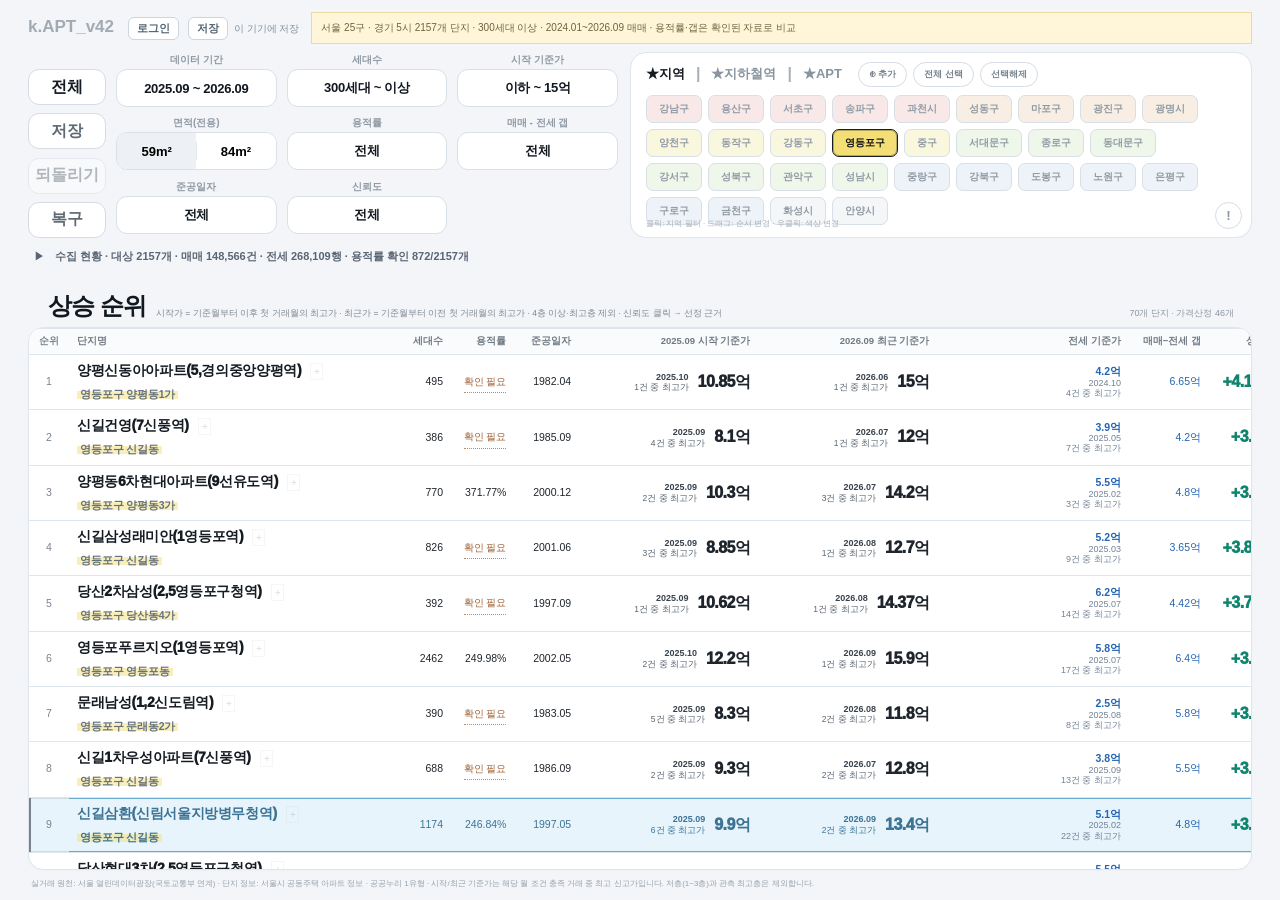
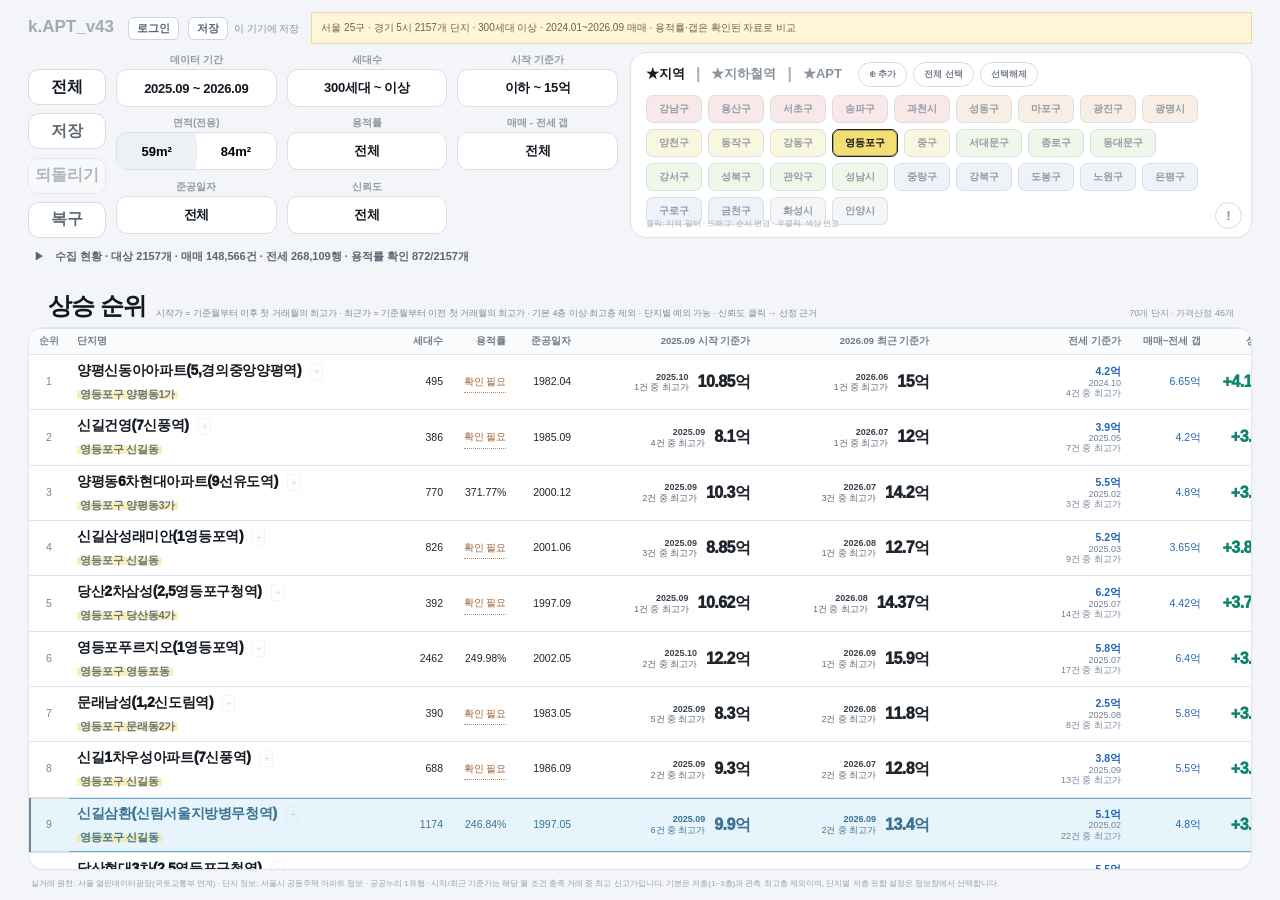
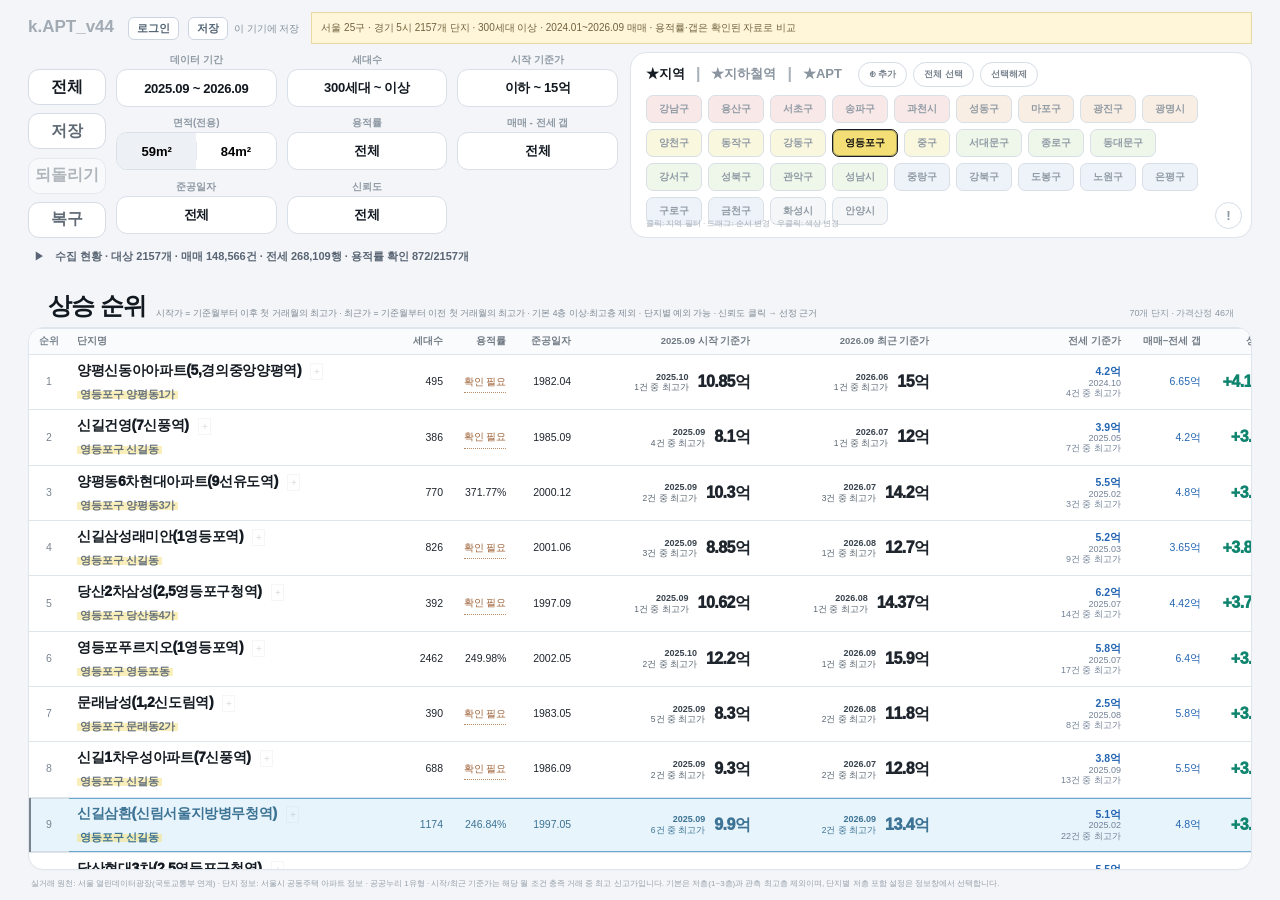
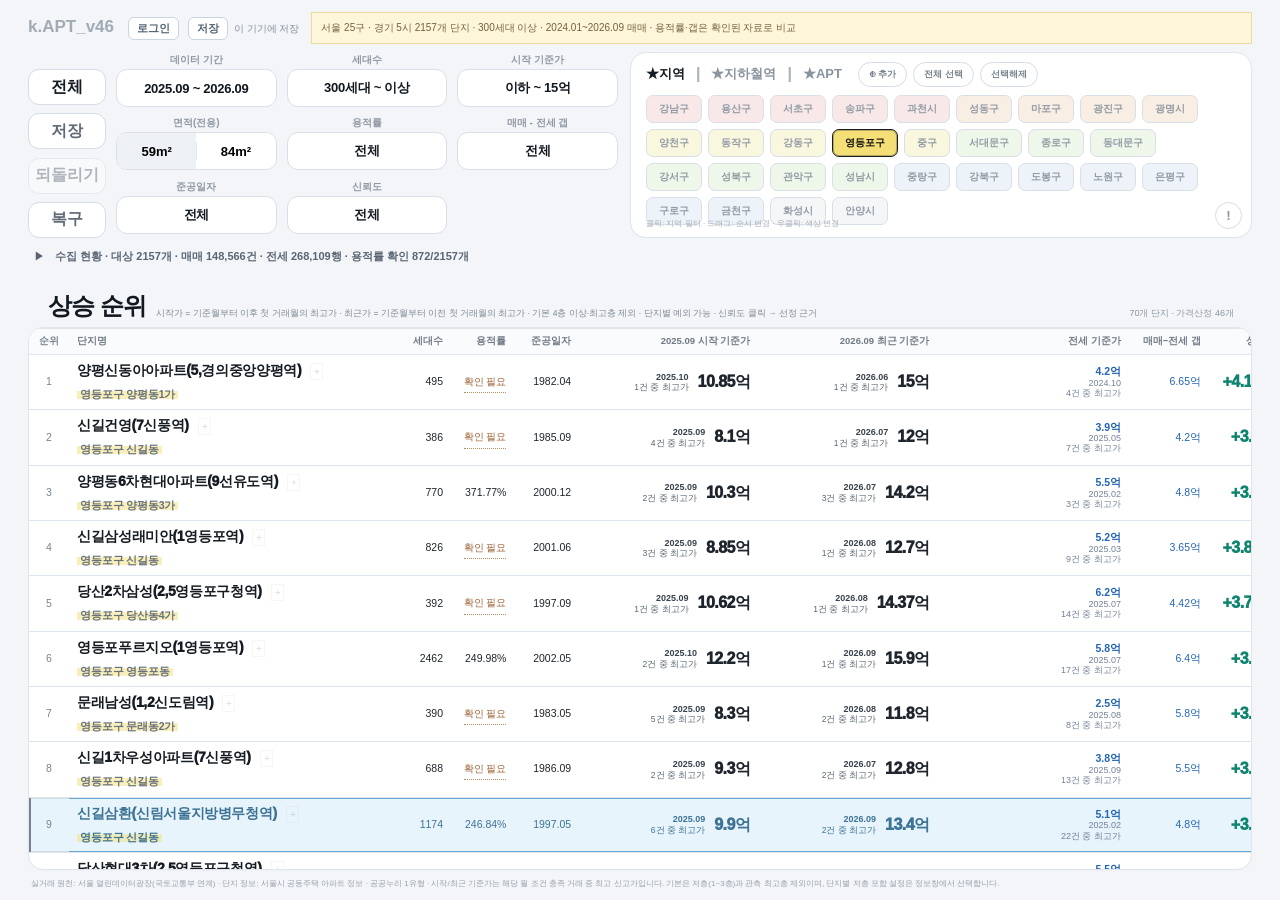
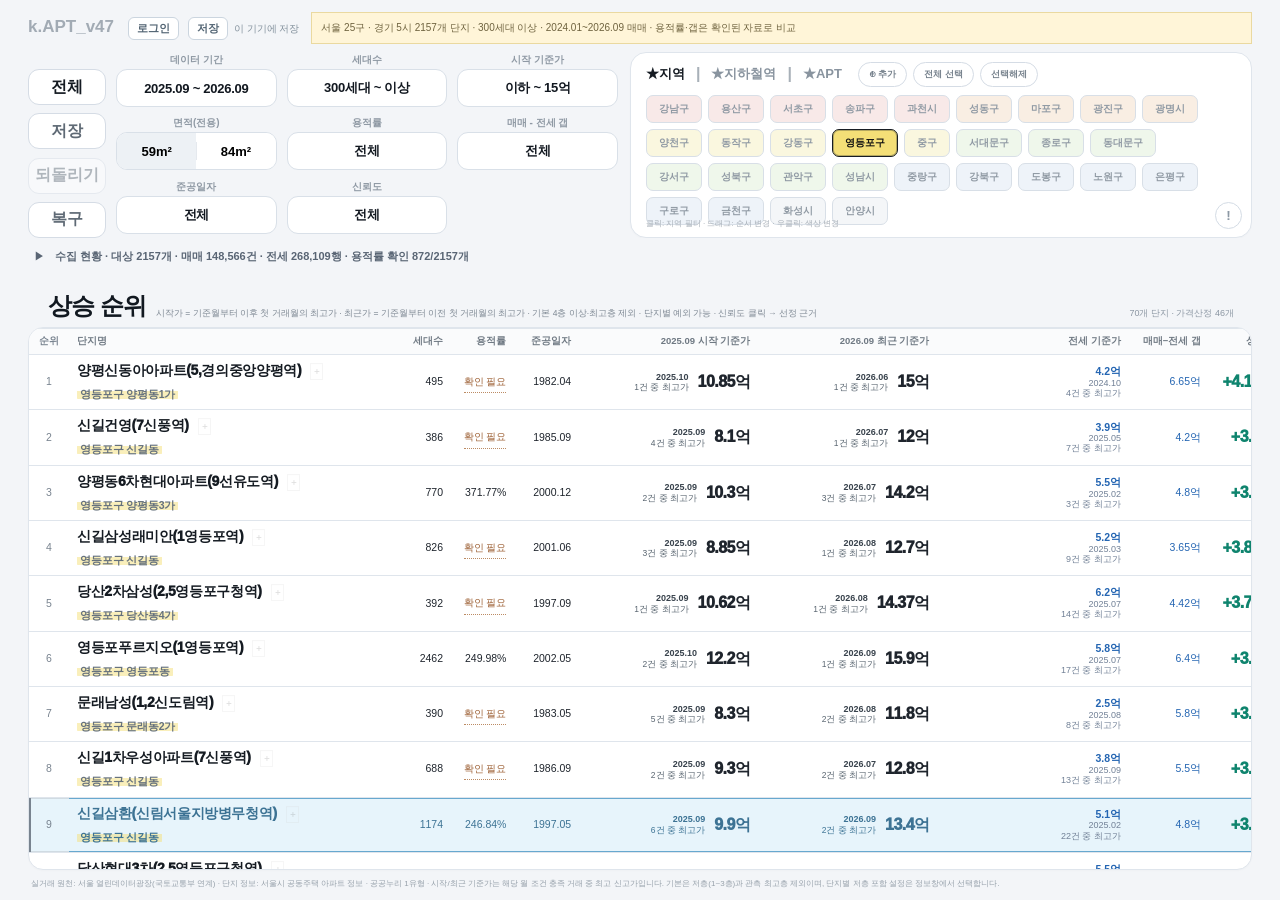
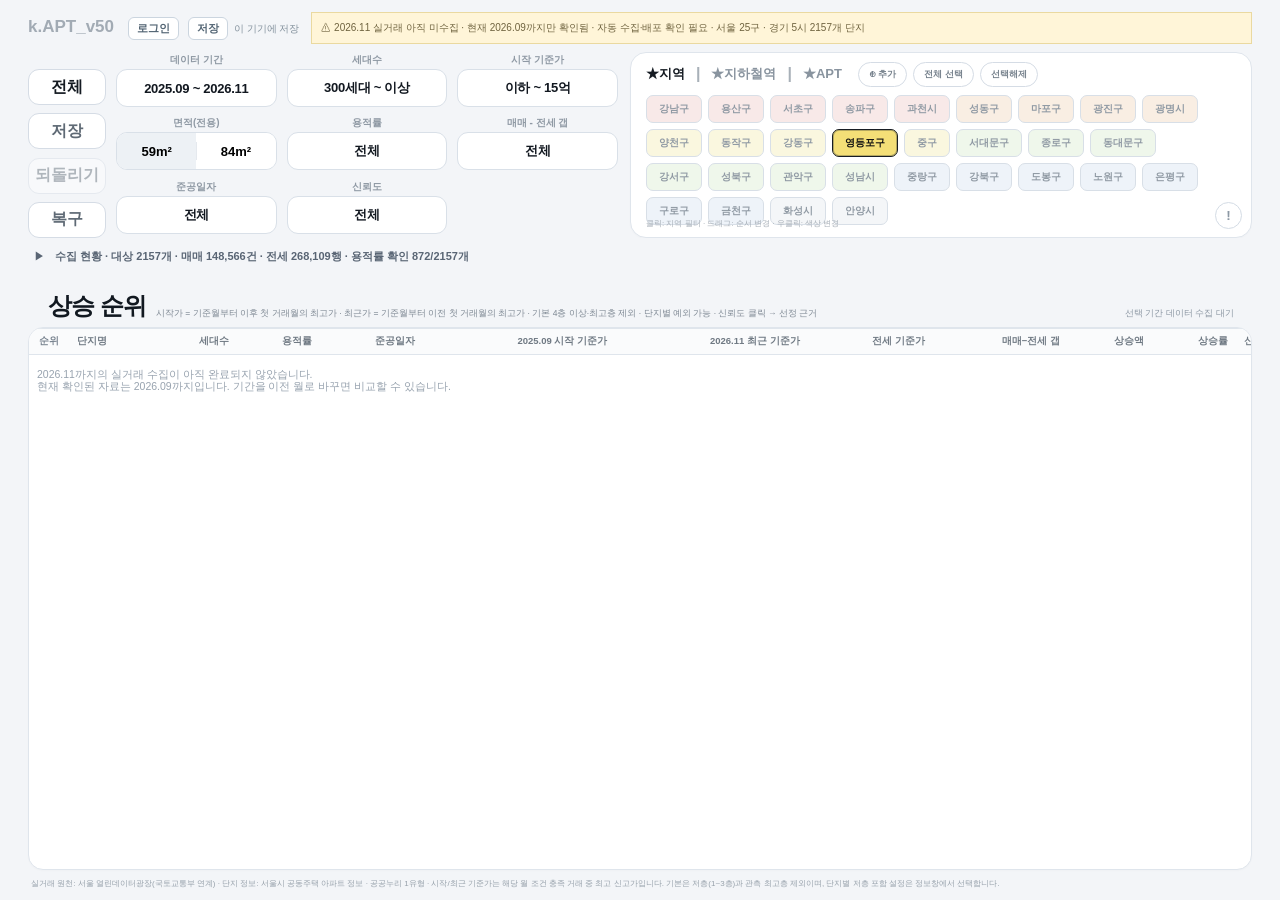
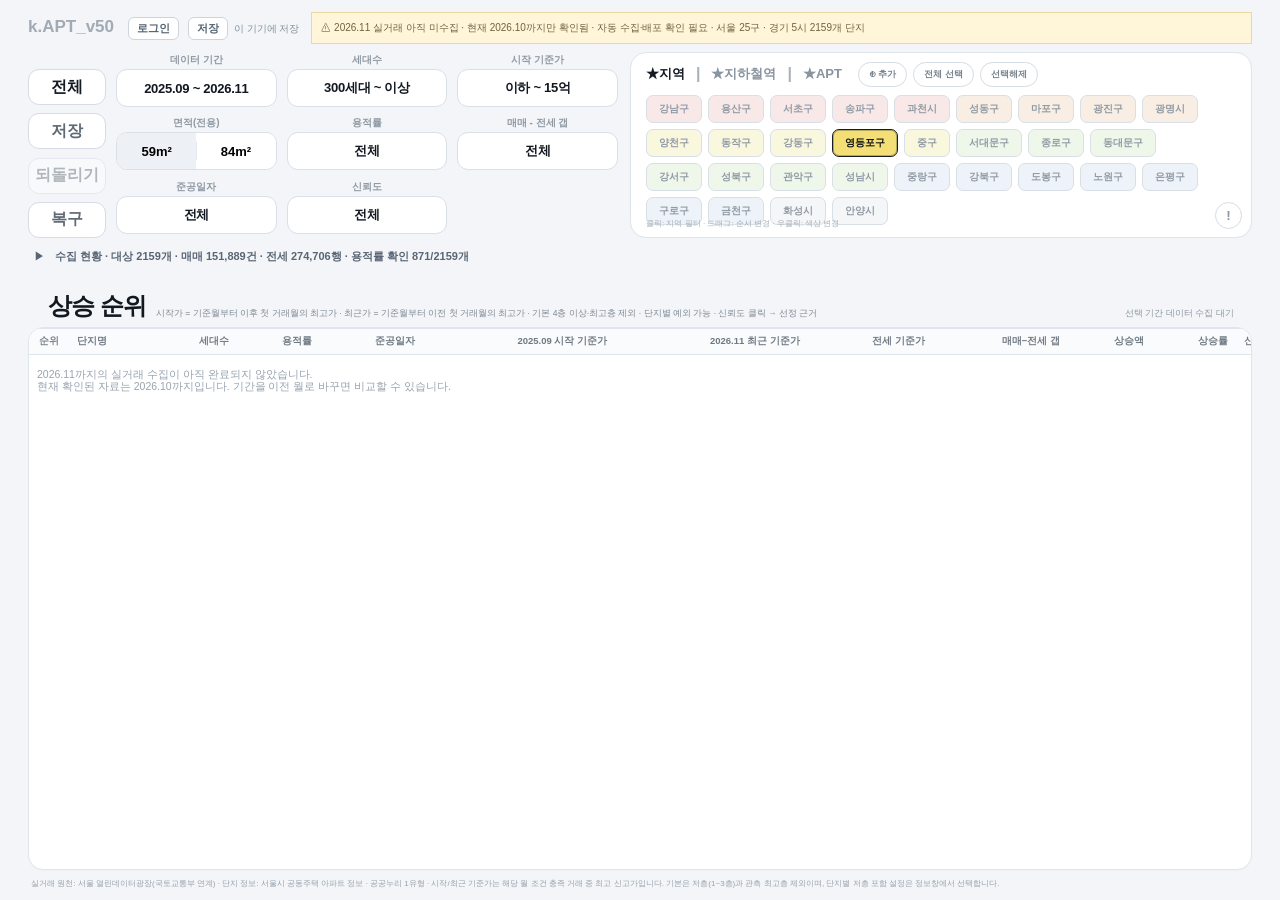
